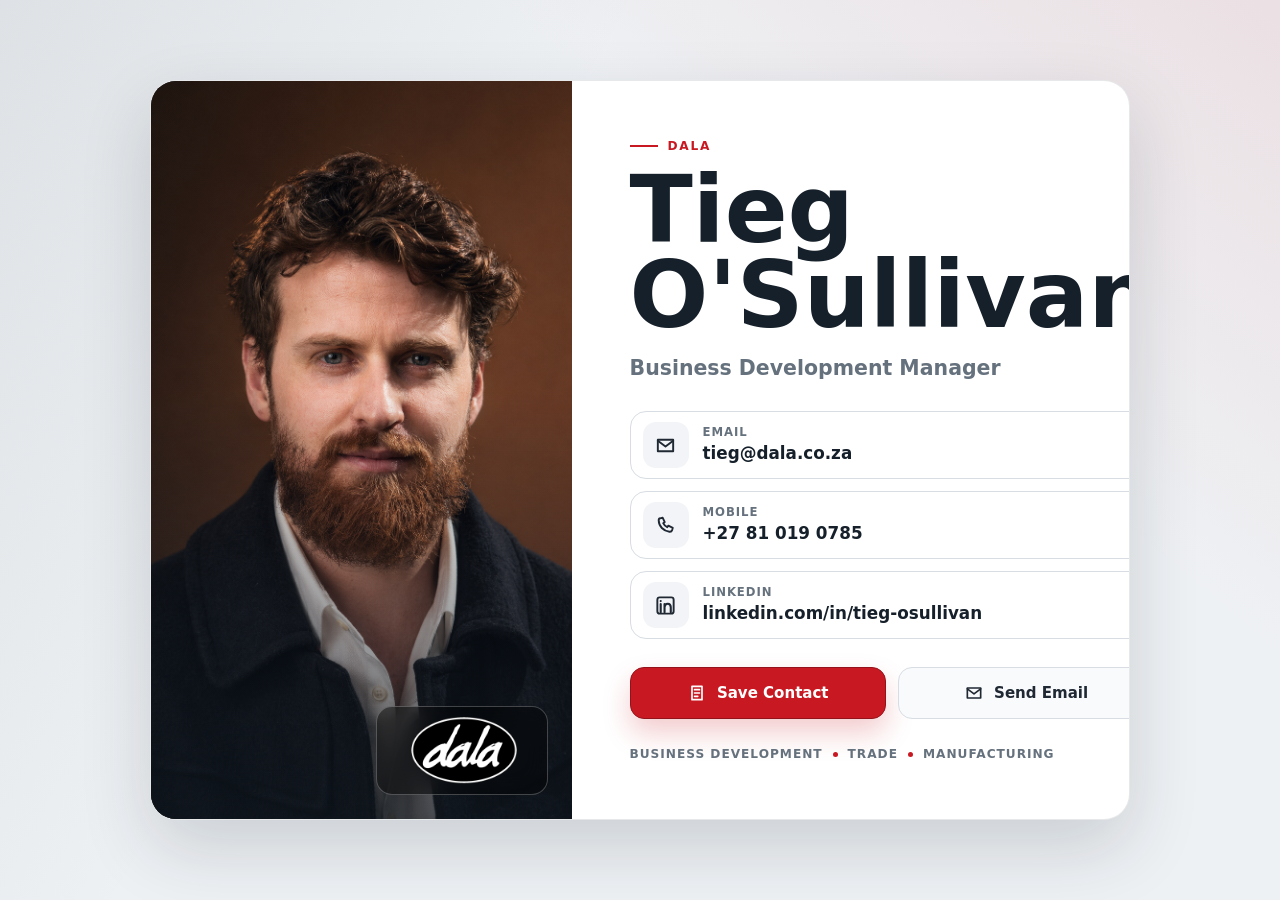
==== connor-fick.html @ 519a3830 "tmp" ====
<!doctype html>
<html lang="en">
  <head>
    <link rel="icon" type="image/png" href="image/dala-fav-red-yellow.png">
    <meta charset="utf-8">
    <meta name="viewport" content="width=device-width, initial-scale=1">
    <meta
      name="description"
      content="Online business card for Tieg O'Sullivan, Business Development Manager at Dala."
    >
    <meta property="og:title" content="Tieg O'Sullivan | Dala">
    <meta
      property="og:description"
      content="Connect with Tieg O'Sullivan, Business Development Manager at Dala."
    >
    <meta property="og:type" content="profile">
    <meta name="twitter:card" content="summary">
    <title>Tieg O'Sullivan | Business Development Manager</title>
    <style>
      :root {
        --bg: #eef1f4;
        --surface: #ffffff;
        --ink: #16202a;
        --muted: #65717d;
        --line: #d7dde3;
        --charcoal: #202933;
        --red: #c81922;
        --red-dark: #94131b;
        --blue: #1f5f8f;
        --green: #2d6f57;
        --shadow: 0 28px 70px rgba(17, 31, 44, 0.16);
      }

      * {
        box-sizing: border-box;
      }

      html {
        min-height: 100%;
        background: var(--bg);
      }

      body {
        min-height: 100%;
        margin: 0;
        color: var(--ink);
        font-family:
          Inter, ui-sans-serif, system-ui, -apple-system, BlinkMacSystemFont,
          "Segoe UI", sans-serif;
        background:
          linear-gradient(120deg, rgba(32, 41, 51, 0.08), transparent 36%),
          linear-gradient(220deg, rgba(200, 25, 34, 0.08), transparent 34%),
          var(--bg);
      }

      a {
        color: inherit;
      }

      .page {
        display: grid;
        min-height: 100vh;
        place-items: center;
        padding: 20px;
      }

      .card {
        width: min(100%, 980px);
        overflow: hidden;
        border: 1px solid rgba(22, 32, 42, 0.1);
        border-radius: 26px;
        background: var(--surface);
        box-shadow: var(--shadow);
      }

      .profile {
        display: grid;
        grid-template-columns: minmax(0, 0.86fr) minmax(0, 1.14fr);
        min-height: 610px;
      }

      .portrait-panel {
        position: relative;
        min-height: 420px;
        background: var(--charcoal);
      }

      .portrait {
        position: absolute;
        inset: 0;
        width: 100%;
        height: 100%;
        object-fit: cover;
        object-position: 50% 16%;
      }

      .portrait-panel::after {
        position: absolute;
        inset: 0;
        content: "";
        background:
          linear-gradient(180deg, rgba(16, 24, 32, 0.02) 42%, rgba(16, 24, 32, 0.68)),
          linear-gradient(90deg, rgba(16, 24, 32, 0.16), transparent 44%);
      }

      .brand-mark {
        position: absolute;
        right: 24px;
        bottom: 24px;
        z-index: 1;
        width: min(42%, 172px);
        padding: 10px 14px;
        border: 1px solid rgba(255, 255, 255, 0.24);
        border-radius: 16px;
        background: rgba(0, 0, 0, 0.42);
        backdrop-filter: blur(12px);
      }

      .brand-mark img {
        display: block;
        width: 100%;
        height: auto;
      }

      .details {
        display: grid;
        align-content: center;
        gap: 28px;
        padding: clamp(28px, 6vw, 58px);
      }

      .intro {
        display: grid;
        gap: 15px;
      }

      .eyebrow {
        display: inline-flex;
        width: fit-content;
        align-items: center;
        gap: 10px;
        margin: 0;
        color: var(--red);
        font-size: 0.76rem;
        font-weight: 800;
        letter-spacing: 0.14em;
        text-transform: uppercase;
      }

      .eyebrow::before {
        width: 28px;
        height: 2px;
        background: currentColor;
        content: "";
      }

      h1 {
        max-width: 10ch;
        margin: 0;
        font-size: clamp(3rem, 8vw, 5.8rem);
        font-weight: 760;
        letter-spacing: 0;
        line-height: 0.92;
      }

      .title {
        margin: 0;
        color: var(--muted);
        font-size: clamp(1rem, 2.4vw, 1.28rem);
        font-weight: 650;
        line-height: 1.45;
      }

      .contact-list {
        display: grid;
        gap: 12px;
        margin: 0;
        padding: 0;
        list-style: none;
      }

      .contact-link {
        display: grid;
        grid-template-columns: 46px 1fr;
        align-items: center;
        gap: 14px;
        min-height: 64px;
        padding: 10px 12px;
        border: 1px solid var(--line);
        border-radius: 16px;
        color: var(--ink);
        text-decoration: none;
        transition:
          border-color 160ms ease,
          box-shadow 160ms ease,
          transform 160ms ease;
      }

      .contact-link:hover,
      .contact-link:focus-visible {
        border-color: rgba(200, 25, 34, 0.42);
        box-shadow: 0 16px 28px rgba(17, 31, 44, 0.1);
        transform: translateY(-2px);
      }

      .contact-link:focus-visible,
      .primary-action:focus-visible,
      .secondary-action:focus-visible {
        outline: 4px solid rgba(31, 95, 143, 0.28);
        outline-offset: 3px;
      }

      .icon {
        display: grid;
        width: 46px;
        height: 46px;
        place-items: center;
        border-radius: 13px;
        background: #f2f4f7;
        color: var(--charcoal);
      }

      .contact-label,
      .contact-value {
        display: block;
      }

      .contact-label {
        color: var(--muted);
        font-size: 0.73rem;
        font-weight: 760;
        letter-spacing: 0.08em;
        line-height: 1.1;
        text-transform: uppercase;
      }

      .contact-value {
        margin-top: 4px;
        font-size: clamp(0.94rem, 2.2vw, 1.05rem);
        font-weight: 720;
        line-height: 1.25;
        overflow-wrap: anywhere;
      }

      .actions {
        display: grid;
        grid-template-columns: 1fr 1fr;
        gap: 12px;
      }

      .primary-action,
      .secondary-action {
        display: inline-flex;
        min-height: 52px;
        align-items: center;
        justify-content: center;
        gap: 10px;
        padding: 12px 16px;
        border-radius: 14px;
        font-size: 0.94rem;
        font-weight: 800;
        line-height: 1.1;
        text-align: center;
        text-decoration: none;
        transition:
          box-shadow 160ms ease,
          transform 160ms ease,
          background-color 160ms ease;
      }

      .primary-action {
        border: 1px solid var(--red-dark);
        background: var(--red);
        color: #ffffff;
        box-shadow: 0 14px 28px rgba(200, 25, 34, 0.22);
      }

      .primary-action:hover,
      .primary-action:focus-visible {
        background: var(--red-dark);
        box-shadow: 0 18px 34px rgba(200, 25, 34, 0.28);
        transform: translateY(-2px);
      }

      .secondary-action {
        border: 1px solid var(--line);
        background: #f8fafc;
        color: var(--charcoal);
      }

      .secondary-action:hover,
      .secondary-action:focus-visible {
        background: #ffffff;
        box-shadow: 0 14px 26px rgba(17, 31, 44, 0.1);
        transform: translateY(-2px);
      }

      .meta {
        display: flex;
        flex-wrap: wrap;
        gap: 10px;
        margin: 0;
        color: var(--muted);
        font-size: 0.76rem;
        font-weight: 700;
        letter-spacing: 0.08em;
        text-transform: uppercase;
      }

      .meta span {
        display: inline-flex;
        align-items: center;
        gap: 10px;
      }

      .meta span + span::before {
        width: 5px;
        height: 5px;
        border-radius: 50%;
        background: var(--red);
        content: "";
      }

      svg {
        display: block;
        flex: 0 0 auto;
      }

      @media (max-width: 760px) {
        .page {
          display: block;
          padding: 0;
        }

        .card {
          min-height: 100vh;
          border: 0;
          border-radius: 0;
        }

        .profile {
          grid-template-columns: 1fr;
          min-height: 100vh;
        }

        .portrait-panel {
          min-height: clamp(330px, 58vh, 520px);
        }

        .brand-mark {
          width: 148px;
          right: 18px;
          bottom: 18px;
        }

        .details {
          align-content: start;
          gap: 24px;
          padding: 30px 20px 26px;
        }

        h1 {
          max-width: 9ch;
        }

        .actions {
          grid-template-columns: 1fr;
        }
      }

      @media (max-width: 390px) {
        .contact-link {
          grid-template-columns: 42px 1fr;
          gap: 12px;
          padding: 9px;
        }

        .icon {
          width: 42px;
          height: 42px;
        }

        .primary-action,
        .secondary-action {
          padding-right: 12px;
          padding-left: 12px;
        }
      }
    </style>
  </head>
  <body>
    <main class="page">
      <article class="card" aria-labelledby="page-title">
        <div class="profile">
          <section class="portrait-panel" aria-label="Portrait of Tieg O'Sullivan">
            <img
              class="portrait"
              src="image/tieg/face.png"
              alt="Portrait of Tieg O'Sullivan"
            >
            <div class="brand-mark" aria-label="Dala">
              <img src="image/tieg/dala-logo bw.png" alt="Dala">
            </div>
          </section>

          <section class="details">
            <div class="intro">
              <p class="eyebrow">Dala</p>
              <h1 id="page-title">Tieg O'Sullivan</h1>
              <p class="title">Business Development Manager</p>
            </div>

            <ul class="contact-list" aria-label="Contact details">
              <li>
                <a class="contact-link" href="mailto:tieg@dala.co.za">
                  <span class="icon" aria-hidden="true">
                    <svg width="23" height="23" viewBox="0 0 24 24" fill="none">
                      <path d="M4 6h16v12H4z" stroke="currentColor" stroke-width="2" stroke-linejoin="round"/>
                      <path d="m4 7 8 6 8-6" stroke="currentColor" stroke-width="2" stroke-linecap="round" stroke-linejoin="round"/>
                    </svg>
                  </span>
                  <span>
                    <span class="contact-label">Email</span>
                    <span class="contact-value">tieg@dala.co.za</span>
                  </span>
                </a>
              </li>
              <li>
                <a class="contact-link" href="tel:+27810190785">
                  <span class="icon" aria-hidden="true">
                    <svg width="23" height="23" viewBox="0 0 24 24" fill="none">
                      <path d="M6.6 4.5 9 3.8l2.2 4.6-1.6 1.2c.9 1.9 2.3 3.3 4.2 4.2l1.2-1.6 4.6 2.2-.7 2.4c-.4 1.2-1.5 1.9-2.8 1.7C9.8 17.7 5 12.9 4.9 6.6c0-1.2.6-2 1.7-2.1Z" stroke="currentColor" stroke-width="2" stroke-linejoin="round"/>
                    </svg>
                  </span>
                  <span>
                    <span class="contact-label">Mobile</span>
                    <span class="contact-value">+27 81 019 0785</span>
                  </span>
                </a>
              </li>
              <li>
                <a class="contact-link" href="https://www.linkedin.com/in/tieg-osullivan/">
                  <span class="icon" aria-hidden="true">
                    <svg width="23" height="23" viewBox="0 0 24 24" fill="none">
                      <path d="M7 10.4V19M11 19v-5.1c0-2.3 1.2-3.8 3.4-3.8 2 0 3.1 1.4 3.1 3.8V19M11 13.9v-3.5M7 7.4v-.1" stroke="currentColor" stroke-width="2.2" stroke-linecap="round"/>
                      <rect x="3.5" y="3.5" width="17" height="17" rx="2.5" stroke="currentColor" stroke-width="2"/>
                    </svg>
                  </span>
                  <span>
                    <span class="contact-label">LinkedIn</span>
                    <span class="contact-value">linkedin.com/in/tieg-osullivan</span>
                  </span>
                </a>
              </li>
            </ul>

            <div class="actions" aria-label="Primary actions">
              <a
                class="primary-action"
                href="data:text/vcard;charset=utf-8,BEGIN%3AVCARD%0AVERSION%3A3.0%0AN%3AO'Sullivan%3BTieg%3B%3B%3B%0AFN%3ATieg%20O'Sullivan%0AORG%3ADala%0ATITLE%3ABusiness%20Development%20Manager%0AEMAIL%3Atieg%40dala.co.za%0ATEL%3BTYPE%3DCELL%3A%2B27810190785%0AURL%3Ahttps%3A%2F%2Fwww.linkedin.com%2Fin%2Ftieg-osullivan%2F%0AEND%3AVCARD"
                download="Tieg-OSullivan-Dala.vcf"
              >
                <svg width="20" height="20" viewBox="0 0 24 24" fill="none" aria-hidden="true">
                  <path d="M6 4h12v16H6z" stroke="currentColor" stroke-width="2" stroke-linejoin="round"/>
                  <path d="M9 8h6M9 12h6M9 16h4" stroke="currentColor" stroke-width="2" stroke-linecap="round"/>
                </svg>
                Save Contact
              </a>
              <a class="secondary-action" href="mailto:tieg@dala.co.za?subject=Dala%20Business%20Enquiry">
                <svg width="20" height="20" viewBox="0 0 24 24" fill="none" aria-hidden="true">
                  <path d="M4 6h16v12H4z" stroke="currentColor" stroke-width="2" stroke-linejoin="round"/>
                  <path d="m4 7 8 6 8-6" stroke="currentColor" stroke-width="2" stroke-linecap="round" stroke-linejoin="round"/>
                </svg>
                Send Email
              </a>
            </div>

            <p class="meta">
              <span>Business Development</span>
              <span>Trade</span>
              <span>Manufacturing</span>
            </p>
          </section>
        </div>
      </article>
    </main>
  </body>
</html>
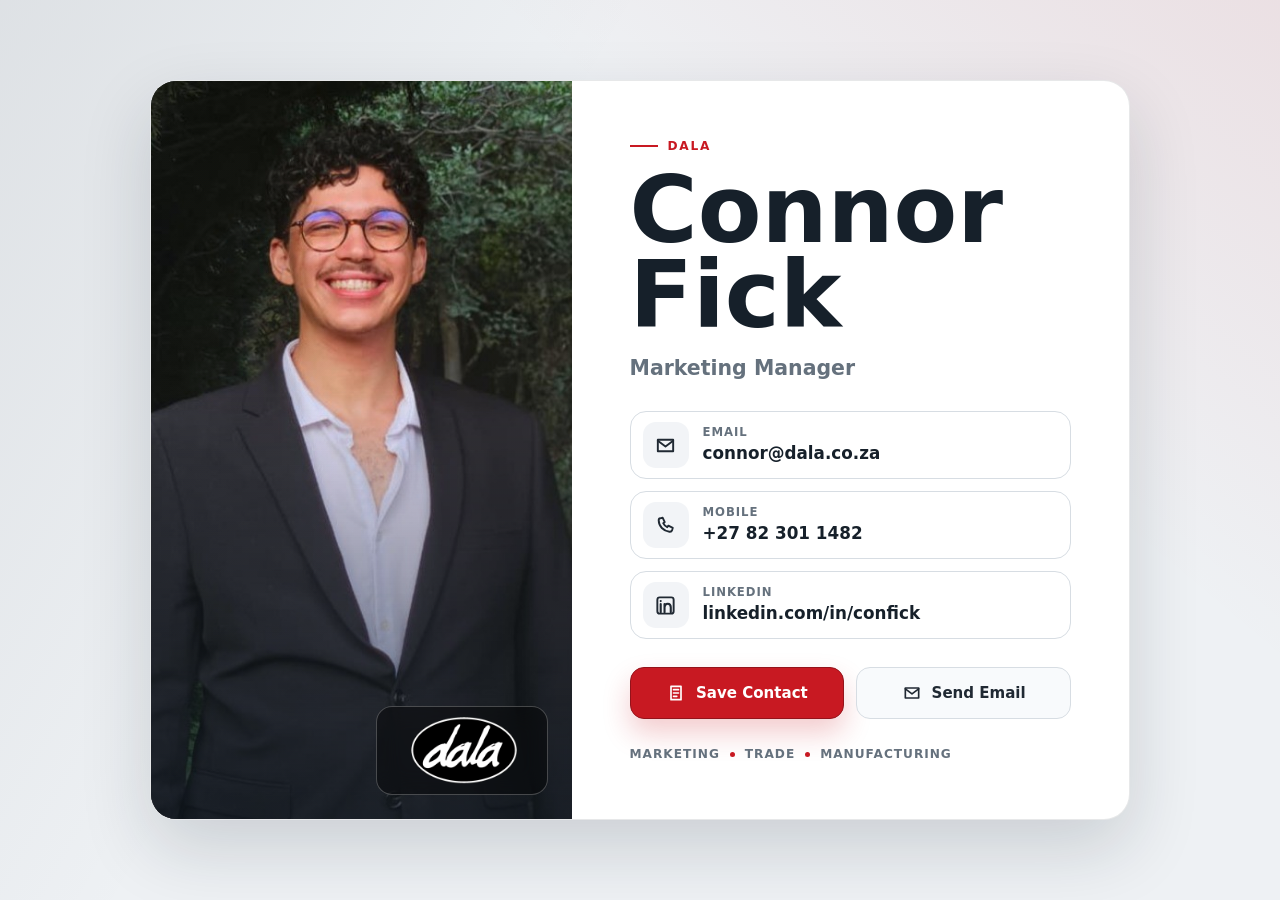
==== commit c7d5f529: "CFick wip" ====
--- a/connor-fick.html
+++ b/connor-fick.html
@@ -6,16 +6,16 @@
     <meta name="viewport" content="width=device-width, initial-scale=1">
     <meta
       name="description"
-      content="Online business card for Tieg O'Sullivan, Business Development Manager at Dala."
+      content="Online business card for Connor Fick, Marketing Manager at Dala."
     >
-    <meta property="og:title" content="Tieg O'Sullivan | Dala">
+    <meta property="og:title" content="Connor Fick | Dala">
     <meta
       property="og:description"
-      content="Connect with Tieg O'Sullivan, Business Development Manager at Dala."
+      content="Connect with Connor Fick, Marketing Manager at Dala."
     >
     <meta property="og:type" content="profile">
     <meta name="twitter:card" content="summary">
-    <title>Tieg O'Sullivan | Business Development Manager</title>
+    <title>Connor Fick | Marketing Manager</title>
     <style>
       :root {
         --bg: #eef1f4;
@@ -392,11 +392,11 @@
     <main class="page">
       <article class="card" aria-labelledby="page-title">
         <div class="profile">
-          <section class="portrait-panel" aria-label="Portrait of Tieg O'Sullivan">
+          <section class="portrait-panel" aria-label="Portrait of Connor Fick">
             <img
               class="portrait"
-              src="image/tieg/face.png"
-              alt="Portrait of Tieg O'Sullivan"
+              src="image/connor-fick.jpg"
+              alt="Portrait of Connor Fick"
             >
             <div class="brand-mark" aria-label="Dala">
               <img src="image/tieg/dala-logo bw.png" alt="Dala">
@@ -406,13 +406,13 @@
           <section class="details">
             <div class="intro">
               <p class="eyebrow">Dala</p>
-              <h1 id="page-title">Tieg O'Sullivan</h1>
-              <p class="title">Business Development Manager</p>
+              <h1 id="page-title">Connor Fick</h1>
+              <p class="title">Marketing Manager</p>
             </div>
 
             <ul class="contact-list" aria-label="Contact details">
               <li>
-                <a class="contact-link" href="mailto:tieg@dala.co.za">
+                <a class="contact-link" href="mailto:connor@dala.co.za">
                   <span class="icon" aria-hidden="true">
                     <svg width="23" height="23" viewBox="0 0 24 24" fill="none">
                       <path d="M4 6h16v12H4z" stroke="currentColor" stroke-width="2" stroke-linejoin="round"/>
@@ -421,12 +421,12 @@
                   </span>
                   <span>
                     <span class="contact-label">Email</span>
-                    <span class="contact-value">tieg@dala.co.za</span>
+                    <span class="contact-value">connor@dala.co.za</span>
                   </span>
                 </a>
               </li>
               <li>
-                <a class="contact-link" href="tel:+27810190785">
+                <a class="contact-link" href="tel:+27823011482">
                   <span class="icon" aria-hidden="true">
                     <svg width="23" height="23" viewBox="0 0 24 24" fill="none">
                       <path d="M6.6 4.5 9 3.8l2.2 4.6-1.6 1.2c.9 1.9 2.3 3.3 4.2 4.2l1.2-1.6 4.6 2.2-.7 2.4c-.4 1.2-1.5 1.9-2.8 1.7C9.8 17.7 5 12.9 4.9 6.6c0-1.2.6-2 1.7-2.1Z" stroke="currentColor" stroke-width="2" stroke-linejoin="round"/>
@@ -434,12 +434,12 @@
                   </span>
                   <span>
                     <span class="contact-label">Mobile</span>
-                    <span class="contact-value">+27 81 019 0785</span>
+                    <span class="contact-value">+27 82 301 1482</span>
                   </span>
                 </a>
               </li>
               <li>
-                <a class="contact-link" href="https://www.linkedin.com/in/tieg-osullivan/">
+                <a class="contact-link" href="https://www.linkedin.com/in/confick/">
                   <span class="icon" aria-hidden="true">
                     <svg width="23" height="23" viewBox="0 0 24 24" fill="none">
                       <path d="M7 10.4V19M11 19v-5.1c0-2.3 1.2-3.8 3.4-3.8 2 0 3.1 1.4 3.1 3.8V19M11 13.9v-3.5M7 7.4v-.1" stroke="currentColor" stroke-width="2.2" stroke-linecap="round"/>
@@ -448,7 +448,7 @@
                   </span>
                   <span>
                     <span class="contact-label">LinkedIn</span>
-                    <span class="contact-value">linkedin.com/in/tieg-osullivan</span>
+                    <span class="contact-value">linkedin.com/in/confick</span>
                   </span>
                 </a>
               </li>
@@ -466,7 +466,7 @@
                 </svg>
                 Save Contact
               </a>
-              <a class="secondary-action" href="mailto:tieg@dala.co.za?subject=Dala%20Business%20Enquiry">
+              <a class="secondary-action" href="mailto:connor@dala.co.za?subject=Dala%20Business%20Enquiry">
                 <svg width="20" height="20" viewBox="0 0 24 24" fill="none" aria-hidden="true">
                   <path d="M4 6h16v12H4z" stroke="currentColor" stroke-width="2" stroke-linejoin="round"/>
                   <path d="m4 7 8 6 8-6" stroke="currentColor" stroke-width="2" stroke-linecap="round" stroke-linejoin="round"/>
@@ -476,7 +476,7 @@
             </div>
 
             <p class="meta">
-              <span>Business Development</span>
+              <span>Marketing</span>
               <span>Trade</span>
               <span>Manufacturing</span>
             </p>
